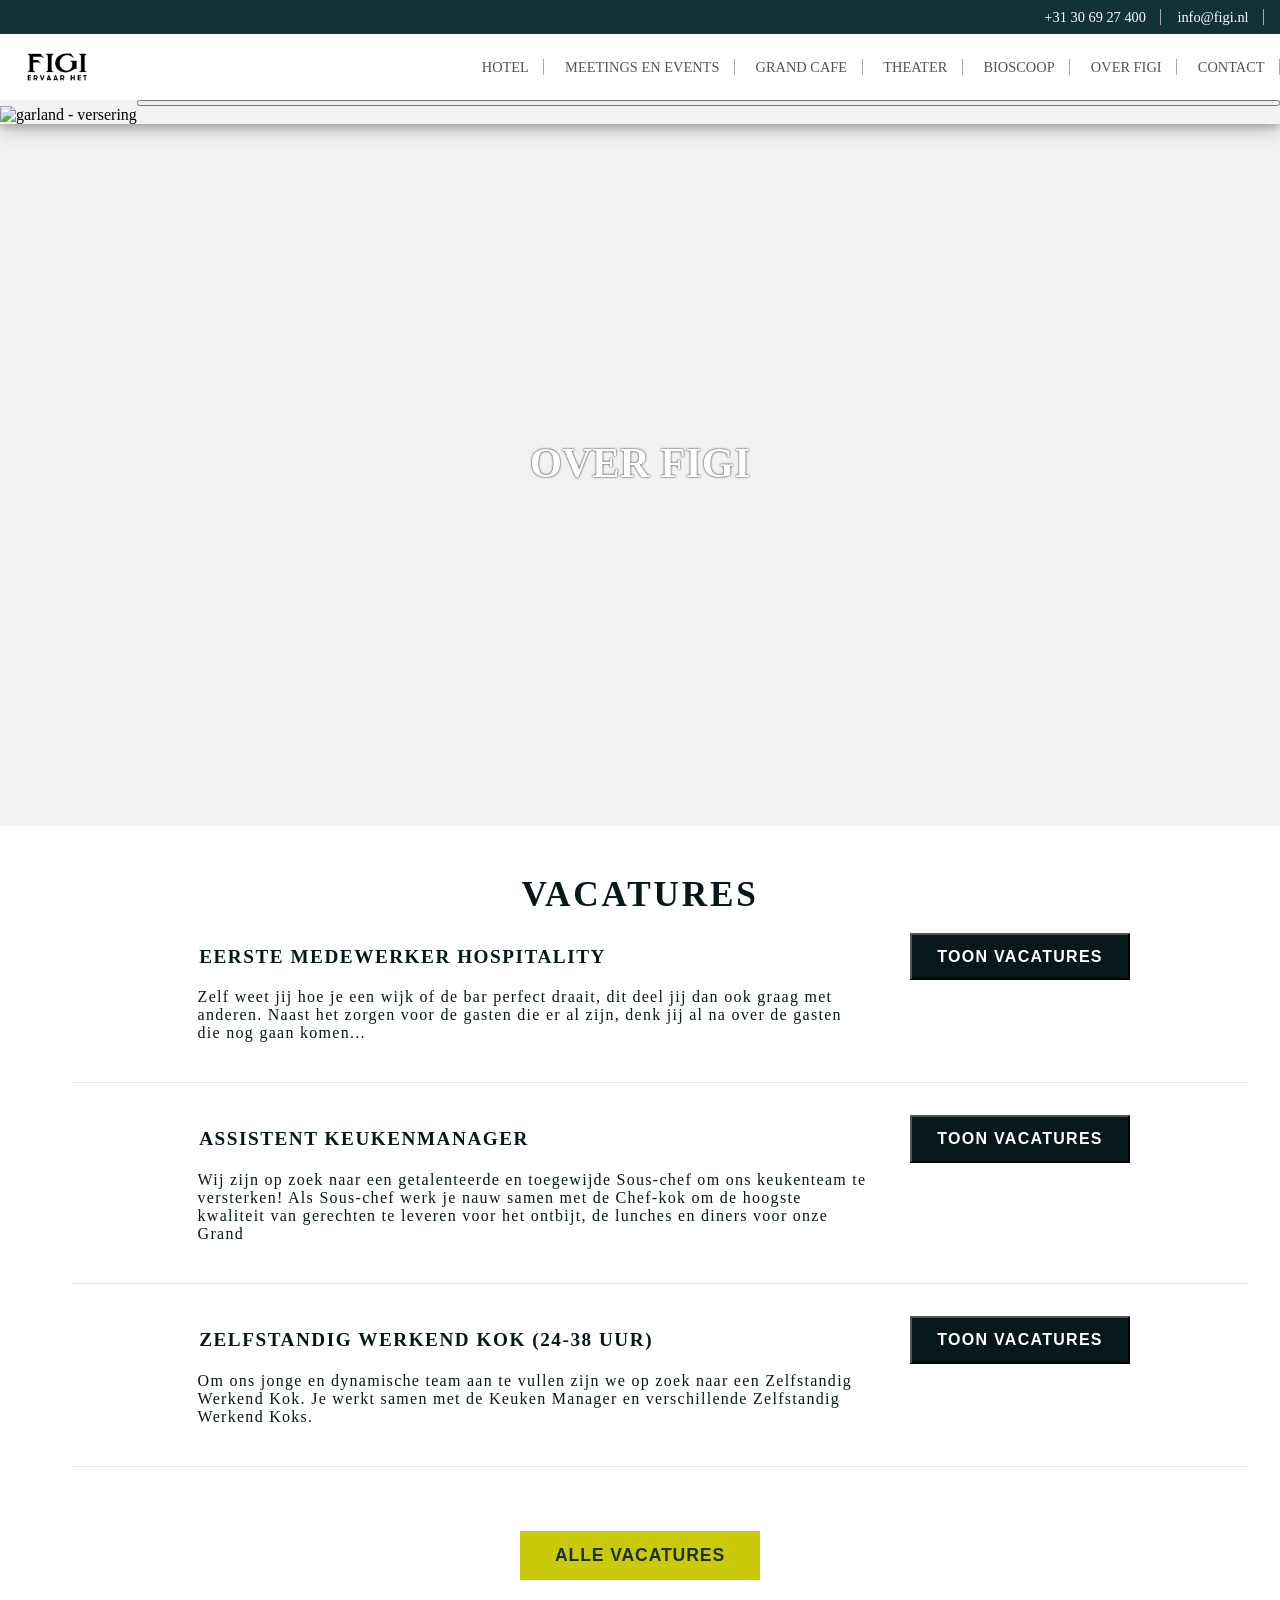
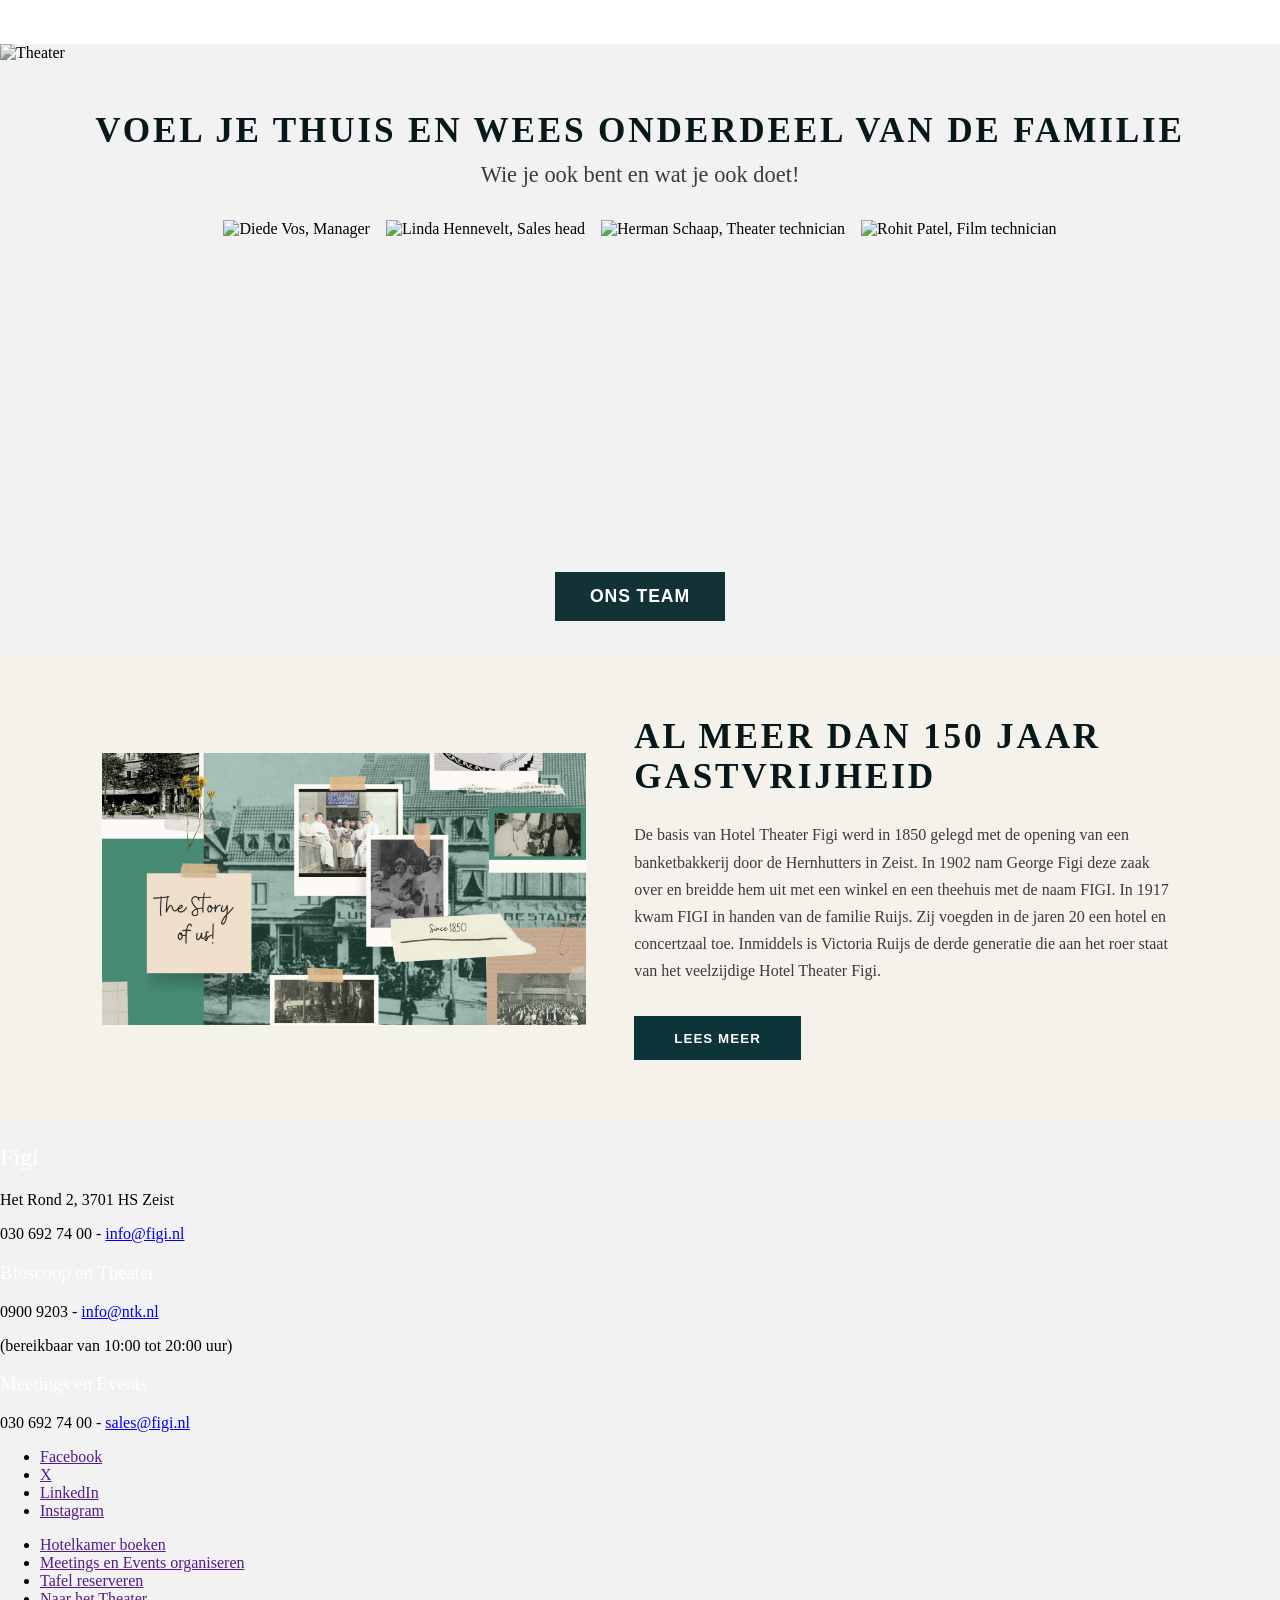
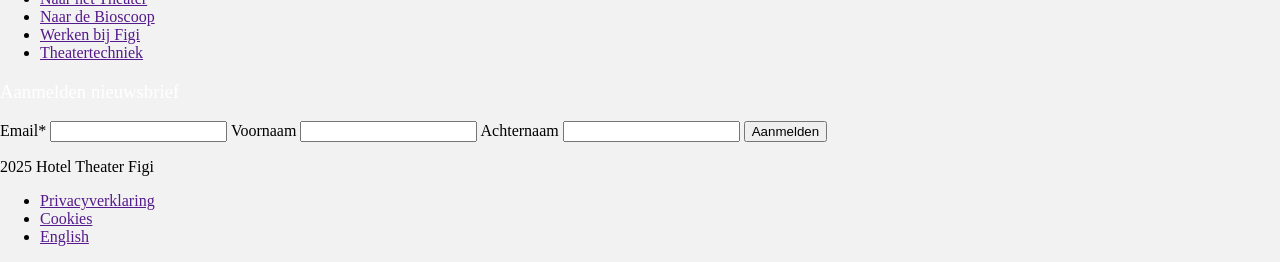
==== overfigi.html @ 2f19cd30 "Add files via upload" ====
<!DOCTYPE html>
<html lang="nl">

<head>
  <meta charset="UTF-8">
  <meta name="author" content="Senuk">
  <meta name="viewport" content="width=device-width, initial-scale=1">
  <title>Figi-Home</title>

  <link href="styles/style.css" rel="stylesheet">
  <link href="styles/overfigi.css" rel="stylesheet">
  <script src="scripts/script.js" defer></script>
  <link rel="icon" type="image/svg+xml" href="images/favicon.svg">

</head>

<body>
<header>
    <section>
      <ul>
        <li><a alt="Figi nummer" href="tel:+31306927400">+31 30 69 27 400</a></li>
        <li><a alt="Figi email address" href="mailto:info@figi.nlText">info@figi.nl</a></li>
      </ul>
    </section>
    <a alt="Figi logo,Home Page link" href="index.html"><img src="images/logo.png"></a>
    <section>
      <nav open="false" id="nav">
        <ul>
          <li><a alt="Link om een hotel te boeken" href="">Hotel</a></li>
          <li><a alt="Link om ruimte te huren voor meetings en Events" href="">Meetings en Events</a></li>
          <li><a alt="Link naar onze Cafe menu" href="">Grand Cafe</a></li>
          <li><a alt="Link naar onze Theater" href="">Theater</a></li>
          <li><a alt="Link naar onze Bioscoop, kaartjes halen" href="">Bioscoop</a></li>
          <li><a alt="Link om meer te weten over Figi" href="overfigi.html">Over FIGI</a></li>
          <li><a alt="Link naar onze contact pagina" href="">Contact</a></li>
        </ul>
      </nav>
    </section>
    <button id="hamburgerMenuIcon">
      <span></span>
      <span></span>
      <span></span>
    </button>
    <img src="images/garland.png" alt="garland - versering">
  </header>
  <main>
    <section>
      <h1>Over Figi</h1>
    </section>
    <section>
      <h2>Vacatures</h2>
      <ul>
        <li>
          <h3>Eerste Medewerker hospitality</h3>
          <p>Zelf weet jij hoe je een wijk of de bar perfect draait,
            dit deel jij dan ook graag met anderen. Naast het zorgen voor de gasten die er al zijn,
            denk jij al na over de gasten die nog gaan komen...
          </p>
          <button alt="Button om alle Vacatures te toonen" >Toon Vacatures</button>
        </li>
        <li>
          <h3>Assistent Keukenmanager</h3>
          <p>Wij zijn op zoek naar een getalenteerde en toegewijde Sous-chef om ons keukenteam
            te versterken! Als Sous-chef werk je nauw samen met de Chef-kok om de hoogste kwaliteit
            van gerechten te leveren voor het ontbijt, de lunches en diners voor onze Grand
          </p>
          <button alt="Button om alle Vacatures te toonen" >Toon Vacatures</button>
        </li>
        <li>
          <h3>Zelfstandig werkend kok (24-38 uur)</h3>
          <p>Om ons jonge en dynamische team aan te vullen zijn we op zoek naar een Zelfstandig Werkend Kok.
            Je werkt samen met de Keuken Manager en verschillende Zelfstandig Werkend Koks.
          </p>
          <button alt="Button om alle Vacatures te toonen" >Toon Vacatures</button>
        </li>
      </ul>
      <section>
        <button alt="Button om alle Vacatures te toonen" >Alle Vacatures</button>
      </section>
    </section>
    <section>
      <img src="images/theater.jpg" alt="Theater">
    </section>
    <section>
      <h2>Voel je thuis en wees onderdeel van de familie</h2>
      <p>Wie je ook bent en wat je ook doet!</p>
      <ul>
        <li><img src="images/diede.jpg" alt="Diede Vos, Manager"></li>
        <li><img src="images/lindahennevelt.jpg" alt="Linda Hennevelt, Sales head"></li>
        <li><img src="images/hermanschaap.jpg" alt="Herman Schaap, Theater technician"></li>
        <li><img src="images/rohit.jpg" alt="Rohit Patel, Film technician"></li>
      </ul>
      <button alt="Button om te meer weten over ons team">Ons Team</button>
    </section>
    <section>
      <img src="images/cardfamilie.jpg" alt="Familie Figi">
      <section>
        <h2>Al meer dan 150 jaar gastvrijheid</h2>
        <p> De basis van Hotel Theater Figi werd in 1850 gelegd met de opening van een banketbakkerij
          door de Hernhutters in Zeist. In 1902 nam George Figi deze zaak over en breidde hem
          uit met een winkel en een theehuis met de naam FIGI. In 1917 kwam FIGI in handen van de familie Ruijs.
          Zij voegden in de jaren 20 een hotel en concertzaal toe. Inmiddels is Victoria Ruijs de derde generatie die
          aan het roer staat van het veelzijdige Hotel Theater Figi.
        </p>
        <button alt="Button lees meer over figi" >Lees meer</button>

      </section>
    </section>
  </main>
  <footer>
    <section>
      <section>
        <h2>Figi</h2>
        <p>Het Rond 2, 3701 HS Zeist
        <p>030 692 74 00 - <a alt="Onze telefoon nummer" href="mailto:info@figi.nl">info@figi.nl</a></p>
        </p>
        <h3>Bioscoop en Theater</h3>
        <p>0900 9203 - <a alt="Onze email address om informatie te hebben" href="mailto:info@ntk.nl">info@ntk.nl</a>
        <p>(bereikbaar van 10:00 tot 20:00 uur)</p>
        </p>
        <h3>Meetings en Events</h3>
        <p>030 692 74 00 - <a alt="Email address van onze sales afdeling" href="mailto:sales@figi.nl">sales@figi.nl</a>
        </p>
        <ul>
          <li><a alt="Link naar onze Facebook" href="">Facebook</a></li>
          <li><a alt="Link naar onze Twitter" href="">X</a></li>
          <li><a alt="Link naar onze LinkedIn" href="">LinkedIn</a></li>
          <li><a alt="Link naar onze Instagram" href="">Instagram</a></li>
        </ul>
      </section>
      <section>
        <ul>
          <li><a alt="Link om een hotel te boeken" href="">Hotelkamer boeken</a></li>
          <li><a alt="Link om ruimte te huren voor meetings en Events" href="">Meetings en Events organiseren</a></li>
          <li><a alt="Link naar onze Cafe menu" href="">Tafel reserveren</a></li>
          <li><a alt="Link naar onze Theater" href="">Naar het Theater</a></li>
          <li><a alt="Link naar onze Bioscoop, kaartjes halen" href="">Naar de Bioscoop</a></li>
          <li><a alt="Link om werk te vinden bij Figi" href="">Werken bij Figi</a></li>
          <li><a alt="Link om meer te weten over onze TheaterTechnieken" href="">Theatertechniek</a></li>
        </ul>
      </section>
      <section>
        <h3>Aanmelden nieuwsbrief</h3>
        <form class="newsletter-form">
          <label for="email">Email*</label>
          <input alt="Vul je email address om een bericht naar ons te sturen" type="email" id="email" name="email"
            required>
          <label for="voornaam">Voornaam</label>
          <input alt="Vul je Voornaam om een bericht naar ons te sturen" type="text" id="voornaam" name="voornaam">
          <label for="achternaam">Achternaam</label>
          <input alt="Vul je Achternaam om een bericht naar ons te sturen" type="text" id="achternaam"
            name="achternaam">
          <button alt="Sumbit bericht" type="submit">Aanmelden</button>
        </form>
      </section>
    </section>
    <section>
      <p>2025 Hotel Theater Figi</p>
      <ul>
        <li><a alt="Link naar onze Privacyverklaring" href="">Privacyverklaring</a></li>
        <li><a alt="Link naar onze Cookies opties" href="">Cookies</a></li>
        <li><a alt="Click here to turn the website to English" href="">English</a></li>
      </ul>
    </section>
  </footer>
</body>
</html>
---- styles/style.css ----
*, *::before, *::after {
  box-sizing: border-box;
}

@font-face {
  font-family: "GTWalsheimPro";
  src: url("/fonts/GTWalsheimProRegular.woff2")  format("woff2");
  font-weight: 400;
}

@font-face {
  font-family: "GTWalsheimPro";
  src: url("../fonts/GTWalsheimProBold.woff2") format("woff2");
  font-weight: 700;
}

:root {
  --color-backgroundbeige : #f2f2f2;
  --color-textwhite: #ffffff;
  --color-textgreen: #07181b;
  --color-textblack: #111;
  --figi-white: #ffffff;
  --figi-brown: #555555;    
  --figi-hightlightyellow: #c8ff00; 
  --figi-hightlight: #123236; 
  --figi-whitetoyellow: #c8ff00;   
  --figi-green: #123236;     
    

}

@media (prefers-color-scheme: dark) {

  :root {
    --color-backgroundbeige: #0c1213;
    --color-textwhite: #ffffff;
    --color-textgreen: #ffffff;
    --color-textblack: #f7f7f7;
    --figi-green: #07181b;    
    --figi-white: #141a1c;    
    --figi-brown: #dddddd;
    --figi-hightlight: #c8ff00; 
    --figi-whitetoyellow: #c8ff00; 
  }
  }

body {
  background-color: var(--color-backgroundbeige);
  margin: 0;
  font-family: "GTWalsheimPro";
}

h1, h2, h3, h4 {
  font-weight: 400;
  color:var(--color-textwhite);
}

/* Header*/
header {
  display: grid;
  grid-template-columns: auto 1fr;   
  grid-template-rows: auto auto; 

  position: sticky;
  top: -2em;
  z-index: 50;
  box-shadow: 0 4px 8px 0 rgba(0, 0, 0, 0.2), 0 6px 20px 0 rgba(0, 0, 0, 0.19);
}



/* Top Bar*/
header > section:nth-of-type(1) {
  grid-row: 1;
  grid-column: 1 / -1;               
  background-color: var(--figi-green);
  display: grid;
  grid-template-columns: 1fr max-content;

  align-items: center;
  padding: 0.5em 1em;                                    
}

header > section:nth-of-type(1) > ul {
  grid-column: 2;                    
  display: grid;
  grid-auto-flow: column;
  column-gap: 1em;
  
  list-style: none;
  margin: 0;
}

header > section:nth-of-type(1) a {
  color: var(--color-textwhite);
  text-decoration: none;
  font-size: 0.9em;
  border-right: 0.1em solid #a6a6a6;
  padding-right: 1em;
}


/* Nav Bar*/
header > section:nth-of-type(2) {        
  grid-row: 2;
  grid-column: 1 / -1;
  display: grid;

  align-items: center;
  height: 4.1em;
  background-color: var(--figi-white);
}

header > section:nth-of-type(2) nav > ul {        
  list-style: none;
  display: grid;

  grid-auto-flow: column;
  column-gap: 1.3em;
  justify-content: end;

}

header > section:nth-of-type(2) nav a {
  text-decoration: none;
  color: var(--figi-brown);
  text-transform: uppercase;
  font-size: 0.9em;          
  border-right: 0.1em solid #a6a6a6;
  padding-right: 1em; 
}

header > section:nth-of-type(2) nav a:hover {
  color: var(--figi-hightlight);
}

/* Nav Bar Image*/
header a img {
  position: absolute;
  top:0;
  top:1.5em;
  left:0;
  left: 1em;
  height: 82px;
}

/* Nav Bar Hamburger*/
---- styles/overfigi.css ----
/* Main - Hero*/
main > section:nth-of-type(1) {        
  display: grid;
  grid-template-rows: auto auto; 
  row-gap: 1.5em;         
  justify-items: center; 
  padding: 35vh 2vw;
  background-image: url("../images/herooverfigi.png");
  background-size: cover;
  background-position: center;
  background-repeat: no-repeat;
  color: var(--figi-white);             
}

main > section:nth-of-type(1) > h1 {
  margin: 0;
  font-size: 2.6em;
  font-weight: 700;
  text-transform: uppercase;
  text-shadow: 0 0 0.05em black; 
}

/* Vacatures section */
main > section:nth-of-type(2){
  padding-top: 2em;
  padding-bottom: 2em;
  padding-left: 2em;
  padding-right: 2em;
  background-color: var(--figi-white);
}

main > section:nth-of-type(2) > h2 {
  text-align: center;
  font-size: 2.2em;
  text-transform: uppercase;
  letter-spacing: 0.08em;
  color: var(--color-textgreen);
  font-weight: 700;
  margin: 0.5em;
}

main > section:nth-of-type(2) li{
  padding-left: 10%;
  padding-right: 10%;
  padding-bottom: 2em;
  list-style-type: none;
  display: grid;
  grid-template-columns: minmax(0, 1fr) auto; 
  column-gap: 2rem;
  align-items: center;
  border-bottom: 1px solid #e6e6e6; 
  padding-bottom: 2em;
  margin-bottom: 2em;        
}


main > section:nth-of-type(2) ul li h3 {
  text-align: left;
  font-size: 1.2em;
  text-transform: uppercase;
  letter-spacing: 0.08em;
  font-weight: 700;
  margin: 0.5em;
  color: var(--color-textgreen);
}

main > section:nth-of-type(2) ul li p {
  text-align: left;
  font-size: 1rem;
  letter-spacing: 0.08em;
  font-weight:300;
  margin: 0.5em;
  color: var(--color-textgreen);
}

main > section:nth-of-type(2) ul li button {
  font-size: 1em;
  text-transform: uppercase;
  letter-spacing: 0.08em;
  font-weight: 700;
  color: var(--color-textwhite);
  background-color: var(--color-textgreen);
  padding: 0.8em 1.6em;

  grid-column: 2;
  grid-row: 1 / -1; 
  justify-self: end;
}


@media (max-width: 800px) {

  main > section:nth-of-type(2) li {
    display: block;     
    padding-left: 0;
    padding-right: 0;
  }

  main > section:nth-of-type(2) ul li button {
    width: 100%;
    margin-top: 1em;
    grid-column: auto;
    grid-row: auto;
  }
}

main > section:nth-of-type(2) > section:last-of-type {
  padding-top: 2em;
  padding-bottom: 2em;
  padding-left: 2em;
  padding-right: 2em;
  text-align: center; 
}


main > section:nth-of-type(2) > section:last-of-type button {
  background-color: rgb(202, 202, 10); 
  border: none;
  padding: 0.8em 2em;
  font-size: 1.1em;
  text-transform: uppercase;
  font-weight: 700;
  letter-spacing: 0.05em;
  color: #1e2e31;
  transition: ease 1s;
}
main > section:nth-of-type(2) > section:last-of-type button:hover{
background-color: #394e52; 
} 

main > section:nth-of-type(3) img{
height:30em;
width: 100%;
  filter: grayscale(80%);
}

main > section:nth-of-type(4){

  padding-top: 2em;
  padding-bottom: 2em;
  text-align: center; 
}
main > section:nth-of-type(4) h2{
  text-align: center;
  font-size: 2.2em;
  text-transform: uppercase;
  letter-spacing: 0.08em;
  color: var(--color-textgreen);
  font-weight: 700;
  margin: 0.5em;
}

main > section:nth-of-type(4) p{
  text-align: center;
  font-family: 'LaBelleAurore', cursive;
  font-size: 1.4em;
  font-weight: 400;
  color: #3b3b3b; 
  margin-top: -0.3em; 
}

main > section:nth-of-type(4) ul {
  display: flex;
  justify-content: center;  
  gap: 1rem;                
  padding: 0;
  margin: 2rem 0 0;
  list-style: none;
  padding-bottom: 2em;
}

main > section:nth-of-type(4) li {
  padding: 0;
  margin: 0;
  list-style: none;
}

main > section:nth-of-type(4) li img {
  height: 20em;
  width: auto;    
  display: block;
}

main > section:nth-of-type(4) >button {
  background-color: var(--figi-green); 
  border: none;
  padding: 0.8em 2em;
  font-size: 1.1em;
  text-transform: uppercase;
  font-weight: 700;
  letter-spacing: 0.05em;
  color: var(--color-textwhite);
  transition: ease 1s;
}
main > section:nth-of-type(4)> button:hover{
background-color: #394e52; 
} 

@media (max-width: 920px) {

  main > section:nth-of-type(4) ul  {
  flex-direction: column;
  align-items: center;
  }
}

main > section:nth-of-type(5) {
  display: flex;
  align-items: center;
  gap: 3rem;
  padding: 4rem 8vw;
  background-color: #f5f2ec;
}

main > section:nth-of-type(5) > img {
  flex: 0 0 45%;
  max-width: 45%;
  height: auto;
  display: block;
}

main > section:nth-of-type(5) > section {
  flex: 1;
}

main > section:nth-of-type(5) h2 {
  font-size: 2.2rem;
  text-transform: uppercase;
  letter-spacing: 0.08em;
  color: var(--color-textgreen);
  font-weight: 700;
  margin: 0 0 1.5rem;
}

main > section:nth-of-type(5) p {
  font-size: 1rem;
  line-height: 1.7;
  color: #3b3b3b;
  margin: 0 0 2rem;
}

main > section:nth-of-type(5) button {
  display: inline-block;
  padding: 0.9rem 2.5rem;
  border: none;
  cursor: pointer;
  text-transform: uppercase;
  letter-spacing: 0.08em;
  font-weight: 700;
  background-color: #0d3438;
  color: #ffffff;
  transition: background-color 0.25s ease;
}

main > section:nth-of-type(5) button:hover {
  background-color: #145058;
}

@media (max-width: 900px) {
  main > section:nth-of-type(5) {
    flex-direction: column;
    padding: 3rem 1.5rem;
  }

  main > section:nth-of-type(5) > img {
    max-width: 100%;
    flex-basis: auto;
  }

  main > section:nth-of-type(5) > section {
    width: 100%;
  }
}
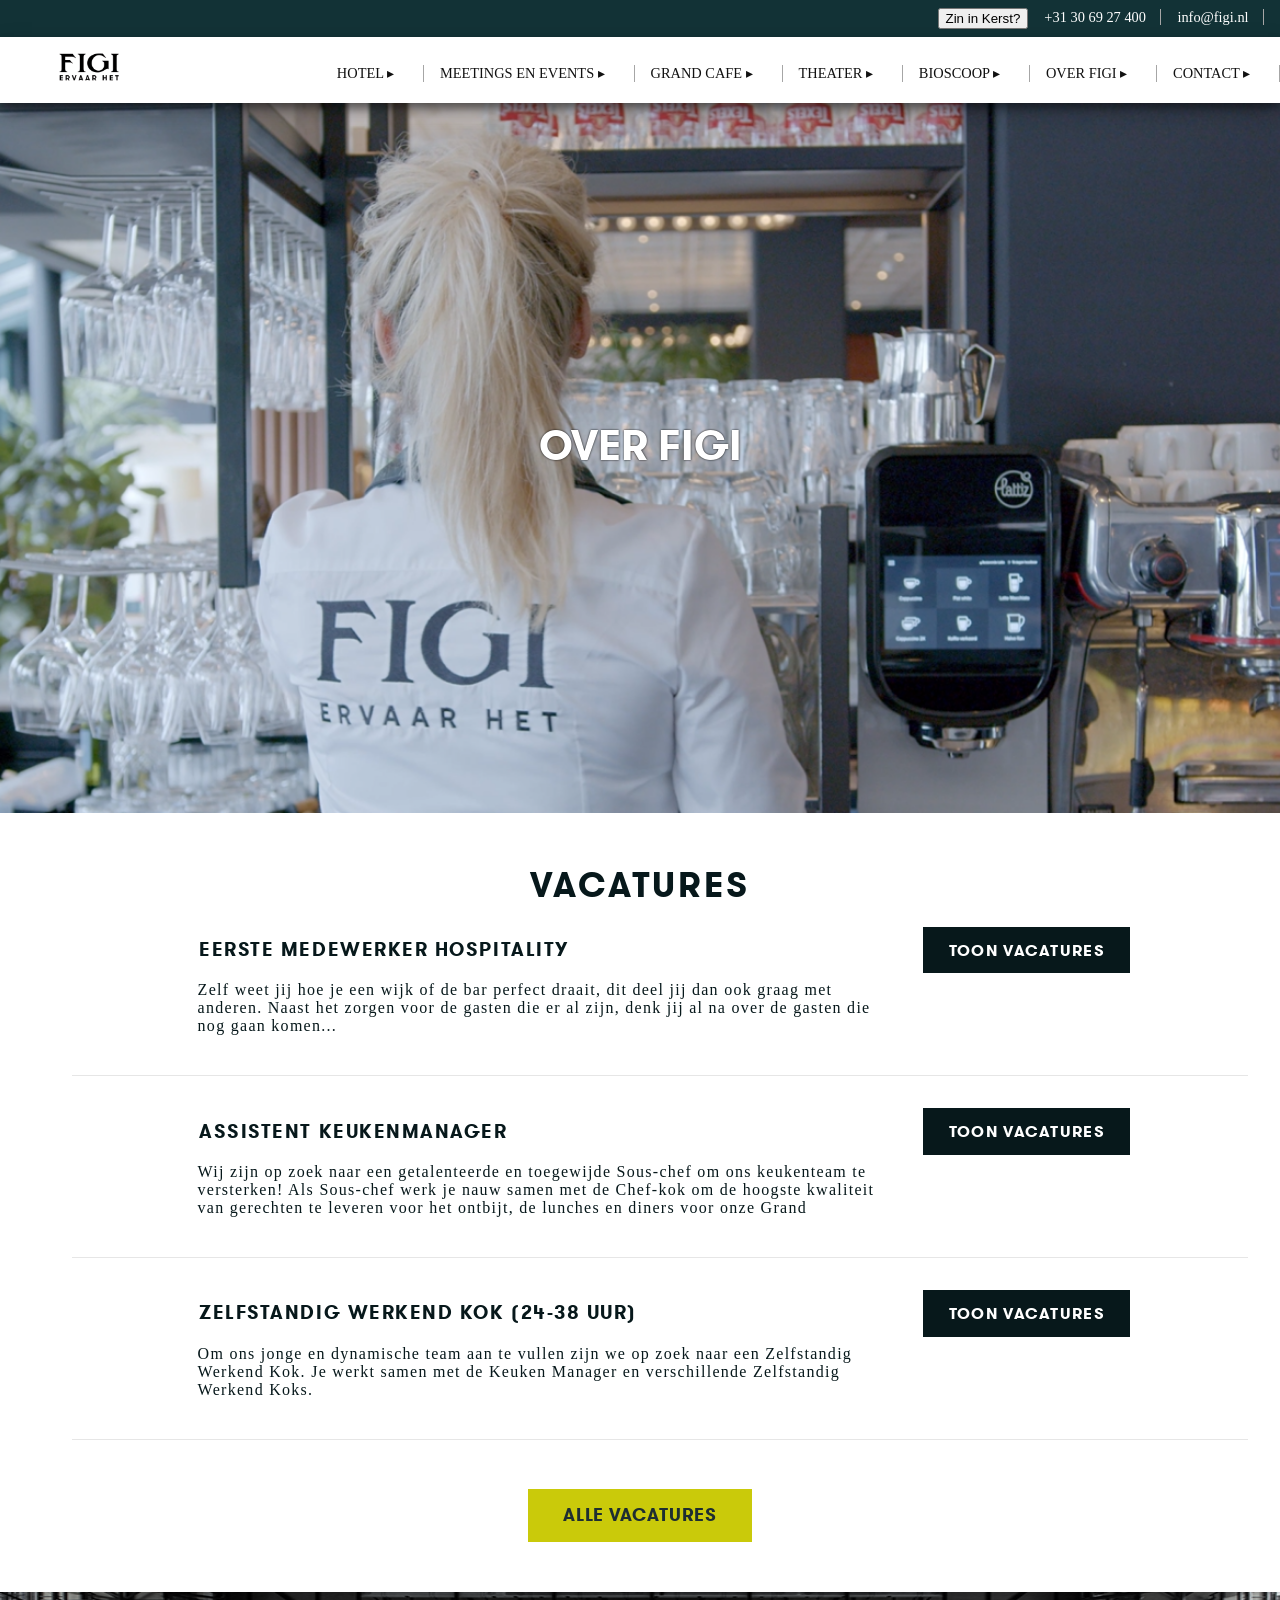
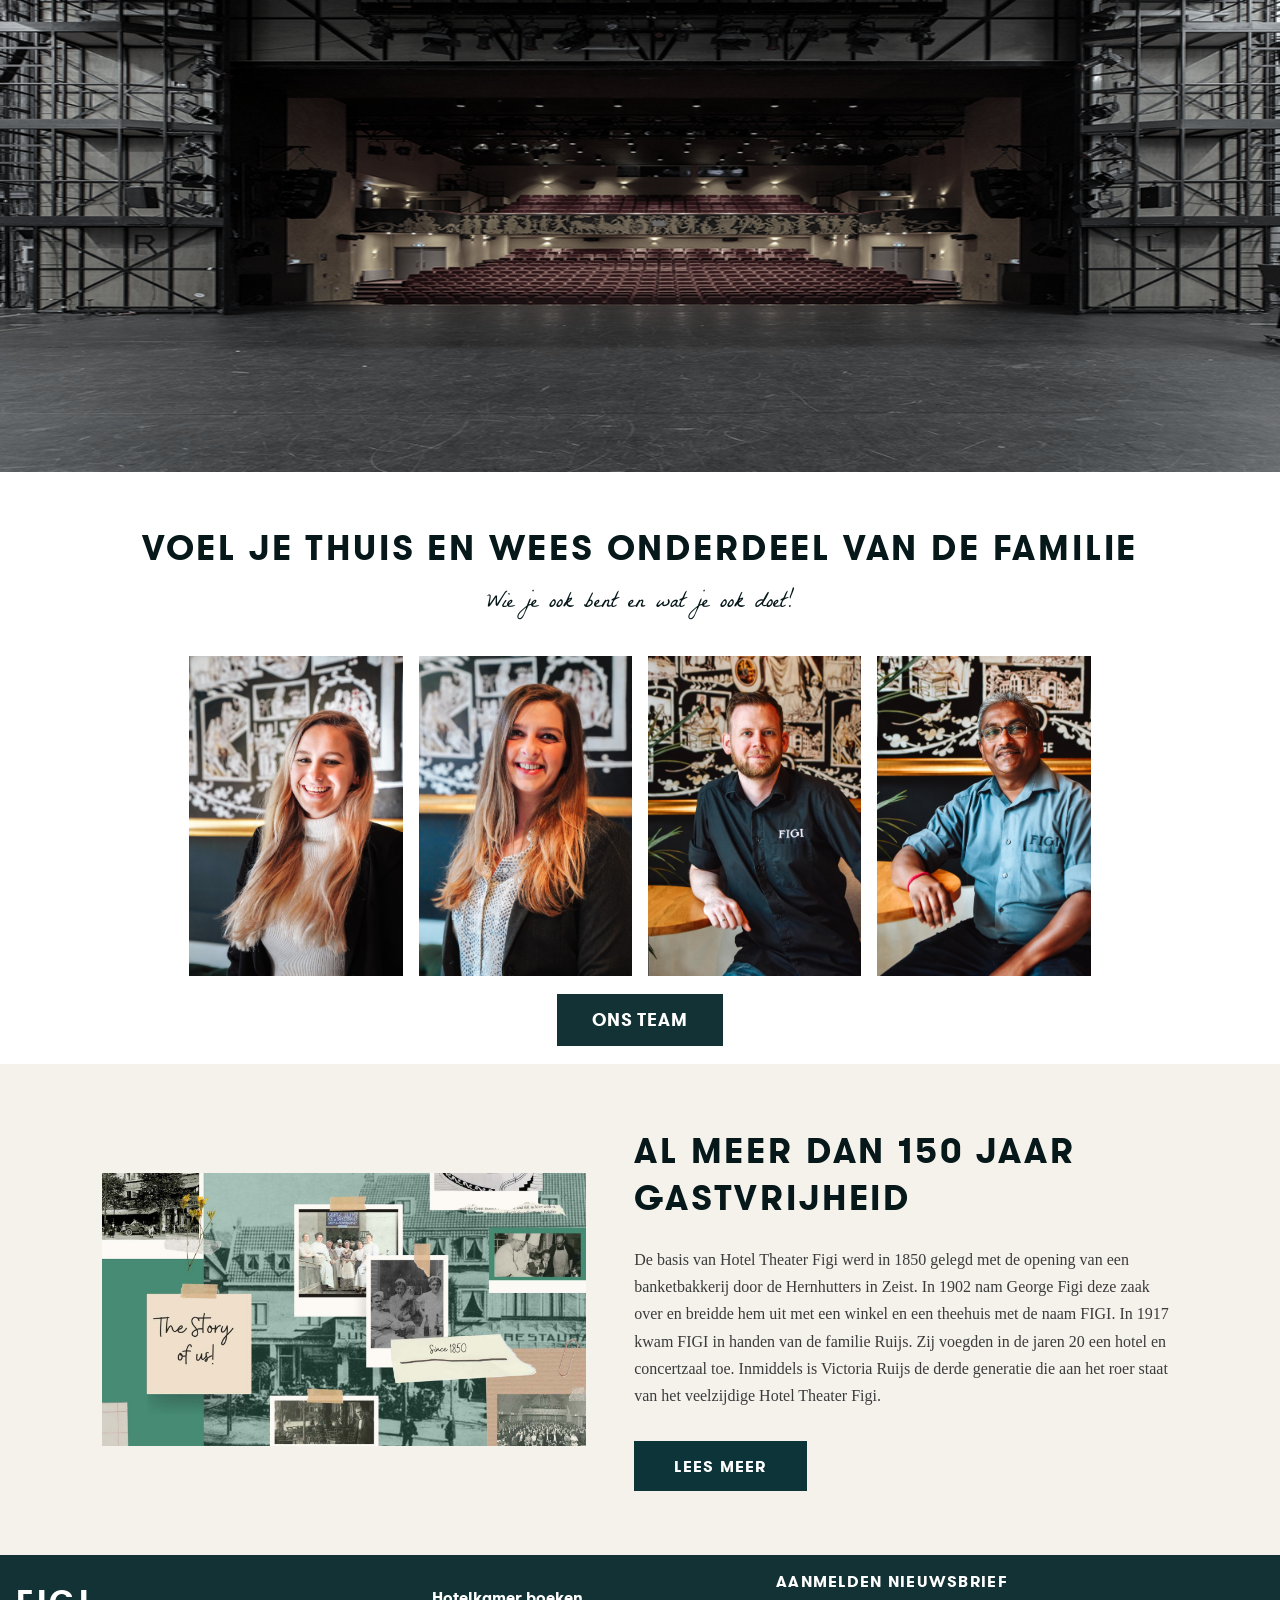
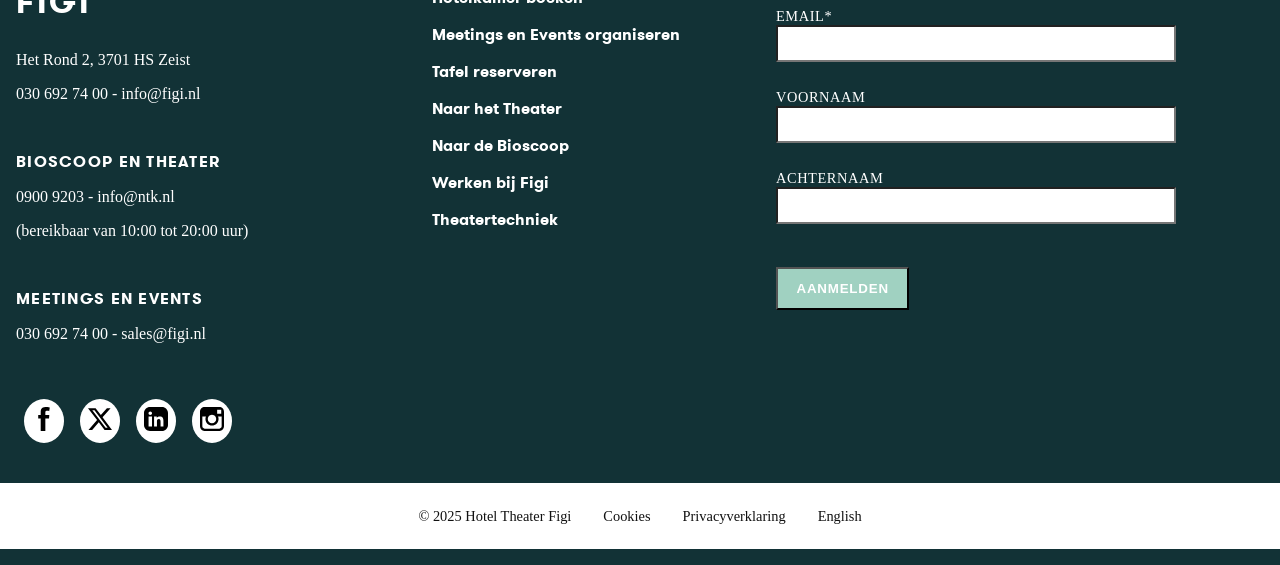
==== commit d9091a6c: "Add files via upload" ====
--- a/overfigi.html
+++ b/overfigi.html
@@ -15,33 +15,35 @@
 </head>
 
 <body>
-<header>
-    <section>
-      <ul>
-        <li><a alt="Figi nummer" href="tel:+31306927400">+31 30 69 27 400</a></li>
-        <li><a alt="Figi email address" href="mailto:info@figi.nlText">info@figi.nl</a></li>
+  <header>
+    <section><!--1.1 Opmerking-->
+      <ul><!--1.2 Opmerking-->
+        <li><a href="#boek" class="skip">Boek een Kamer</a></li><!--1.1-->
+        <li><button aria-label="Kerst thema aanzetten">Zin in Kerst?</button></li>
+        <li><a aria-label="Figi nummer" href="tel:+31306927400">+31 30 69 27 400</a></li><!--1.2-->
+        <li><a aria-label="Figi email address" href="mailto:info@figi.nlText">info@figi.nl</a></li>
       </ul>
     </section>
-    <a alt="Figi logo,Home Page link" href="index.html"><img src="images/logo.png"></a>
     <section>
-      <nav open="false" id="nav">
+      <nav open="false"> <!--1.3-->
         <ul>
-          <li><a alt="Link om een hotel te boeken" href="">Hotel</a></li>
-          <li><a alt="Link om ruimte te huren voor meetings en Events" href="">Meetings en Events</a></li>
-          <li><a alt="Link naar onze Cafe menu" href="">Grand Cafe</a></li>
-          <li><a alt="Link naar onze Theater" href="">Theater</a></li>
-          <li><a alt="Link naar onze Bioscoop, kaartjes halen" href="">Bioscoop</a></li>
-          <li><a alt="Link om meer te weten over Figi" href="overfigi.html">Over FIGI</a></li>
-          <li><a alt="Link naar onze contact pagina" href="">Contact</a></li>
+          <li><a aria-label="Link om een hotel te boeken" href="">Hotel ▸</a></li>
+          <li><a aria-label="Link om ruimte te huren voor meetings en Events" href="">Meetings en Events ▸</a></li>
+          <li><a aria-label="Link naar onze Cafe menu" href="">Grand Cafe ▸</a></li>
+          <li><a aria-label="Link naar onze Theater" href="">Theater ▸</a></li>
+          <li><a aria-label="Link naar onze Bioscoop, kaartjes halen" href="">Bioscoop ▸</a></li>
+          <li><a aria-label="Link om meer te weten over Figi" href="overfigi.html">Over FIGI ▸</a></li>
+          <li><a aria-label="Link naar onze contact pagina" href="">Contact ▸</a></li>
         </ul>
       </nav>
     </section>
-    <button id="hamburgerMenuIcon">
+    <button aria-label="Menu" id="hamburgerMenuIcon">
       <span></span>
       <span></span>
       <span></span>
     </button>
-    <img src="images/garland.png" alt="garland - versering">
+    <a href="index.html"><img src="images/logo.png" alt="Figi logo,Home Page link"></a>
+    <img src="images/garland.png">
   </header>
   <main>
     <section>
@@ -56,7 +58,7 @@
             dit deel jij dan ook graag met anderen. Naast het zorgen voor de gasten die er al zijn,
             denk jij al na over de gasten die nog gaan komen...
           </p>
-          <button alt="Button om alle Vacatures te toonen" >Toon Vacatures</button>
+          <a href="">Toon Vacatures</a>
         </li>
         <li>
           <h3>Assistent Keukenmanager</h3>
@@ -64,18 +66,18 @@
             te versterken! Als Sous-chef werk je nauw samen met de Chef-kok om de hoogste kwaliteit
             van gerechten te leveren voor het ontbijt, de lunches en diners voor onze Grand
           </p>
-          <button alt="Button om alle Vacatures te toonen" >Toon Vacatures</button>
+          <a href="">Toon Vacatures</a>
         </li>
         <li>
           <h3>Zelfstandig werkend kok (24-38 uur)</h3>
           <p>Om ons jonge en dynamische team aan te vullen zijn we op zoek naar een Zelfstandig Werkend Kok.
             Je werkt samen met de Keuken Manager en verschillende Zelfstandig Werkend Koks.
           </p>
-          <button alt="Button om alle Vacatures te toonen" >Toon Vacatures</button>
+          <a href="">Toon Vacatures</a>
         </li>
       </ul>
       <section>
-        <button alt="Button om alle Vacatures te toonen" >Alle Vacatures</button>
+        <a href="" aria-label="Button om alle Vacatures te toonen">Alle Vacatures</a>
       </section>
     </section>
     <section>
@@ -90,7 +92,7 @@
         <li><img src="images/hermanschaap.jpg" alt="Herman Schaap, Theater technician"></li>
         <li><img src="images/rohit.jpg" alt="Rohit Patel, Film technician"></li>
       </ul>
-      <button alt="Button om te meer weten over ons team">Ons Team</button>
+      <a href="" aria-label="Button om te meer weten over ons team">Ons Team</a>
     </section>
     <section>
       <img src="images/cardfamilie.jpg" alt="Familie Figi">
@@ -102,8 +104,7 @@
           Zij voegden in de jaren 20 een hotel en concertzaal toe. Inmiddels is Victoria Ruijs de derde generatie die
           aan het roer staat van het veelzijdige Hotel Theater Figi.
         </p>
-        <button alt="Button lees meer over figi" >Lees meer</button>
-
+        <a href="" aria-label="Button lees meer over figi">Lees meer</a>
       </section>
     </section>
   </main>
@@ -111,57 +112,74 @@
     <section>
       <section>
         <h2>Figi</h2>
-        <p>Het Rond 2, 3701 HS Zeist
-        <p>030 692 74 00 - <a alt="Onze telefoon nummer" href="mailto:info@figi.nl">info@figi.nl</a></p>
-        </p>
-        <h3>Bioscoop en Theater</h3>
-        <p>0900 9203 - <a alt="Onze email address om informatie te hebben" href="mailto:info@ntk.nl">info@ntk.nl</a>
-        <p>(bereikbaar van 10:00 tot 20:00 uur)</p>
-        </p>
-        <h3>Meetings en Events</h3>
-        <p>030 692 74 00 - <a alt="Email address van onze sales afdeling" href="mailto:sales@figi.nl">sales@figi.nl</a>
-        </p>
-        <ul>
-          <li><a alt="Link naar onze Facebook" href="">Facebook</a></li>
-          <li><a alt="Link naar onze Twitter" href="">X</a></li>
-          <li><a alt="Link naar onze LinkedIn" href="">LinkedIn</a></li>
-          <li><a alt="Link naar onze Instagram" href="">Instagram</a></li>
-        </ul>
+        <p>Het Rond 2, 3701 HS Zeist </p>
+        <p>030 692 74 00 - <a href="mailto:info@figi.nl">info@figi.nl</a></p>
       </section>
       <section>
-        <ul>
-          <li><a alt="Link om een hotel te boeken" href="">Hotelkamer boeken</a></li>
-          <li><a alt="Link om ruimte te huren voor meetings en Events" href="">Meetings en Events organiseren</a></li>
-          <li><a alt="Link naar onze Cafe menu" href="">Tafel reserveren</a></li>
-          <li><a alt="Link naar onze Theater" href="">Naar het Theater</a></li>
-          <li><a alt="Link naar onze Bioscoop, kaartjes halen" href="">Naar de Bioscoop</a></li>
-          <li><a alt="Link om werk te vinden bij Figi" href="">Werken bij Figi</a></li>
-          <li><a alt="Link om meer te weten over onze TheaterTechnieken" href="">Theatertechniek</a></li>
-        </ul>
+        <h3>Bioscoop en Theater</h3>
+        <p>0900 9203 - <a href="mailto:info@ntk.nl">info@ntk.nl</a></p>
+        <p>(bereikbaar van 10:00 tot 20:00 uur)</p>
       </section>
       <section>
-        <h3>Aanmelden nieuwsbrief</h3>
-        <form class="newsletter-form">
-          <label for="email">Email*</label>
-          <input alt="Vul je email address om een bericht naar ons te sturen" type="email" id="email" name="email"
-            required>
-          <label for="voornaam">Voornaam</label>
-          <input alt="Vul je Voornaam om een bericht naar ons te sturen" type="text" id="voornaam" name="voornaam">
-          <label for="achternaam">Achternaam</label>
-          <input alt="Vul je Achternaam om een bericht naar ons te sturen" type="text" id="achternaam"
-            name="achternaam">
-          <button alt="Sumbit bericht" type="submit">Aanmelden</button>
-        </form>
+        <h3>Meetings en Events</h3>
+        <p>030 692 74 00 - <a href="mailto:sales@figi.nl">sales@figi.nl</a>
+        </p>
       </section>
+      <ul>
+        <li>
+          <a href="#" aria-label="Link naar onze Facebook">
+            <img src="images/facebook.svg" alt="Facebook icon">
+          </a>
+        </li>
+        <li>
+          <a href="#" aria-label="Link naar onze Twitter">
+            <img src="images/x.svg" alt="Twitter/X icon">
+          </a>
+        </li>
+        <li>
+          <a href="#" aria-label="Link naar onze LinkedIn">
+            <img src="images/linkedin.svg" alt="LinkedIn icon">
+          </a>
+        </li>
+        <li>
+          <a href="#" aria-label="Link naar onze Instagram">
+            <img src="images/instagram.svg" alt="Instagram icon">
+          </a>
+        </li>
+      </ul>
     </section>
     <section>
-      <p>2025 Hotel Theater Figi</p>
       <ul>
-        <li><a alt="Link naar onze Privacyverklaring" href="">Privacyverklaring</a></li>
-        <li><a alt="Link naar onze Cookies opties" href="">Cookies</a></li>
-        <li><a alt="Click here to turn the website to English" href="">English</a></li>
+        <li><a aria-label="Link om een hotel te boeken" href="">Hotelkamer boeken</a></li>
+        <li><a aria-label="Link om ruimte te huren voor meetings en Events" href="">Meetings en Events organiseren</a>
+        </li>
+        <li><a aria-label="Link naar onze Cafe menu" href="">Tafel reserveren</a></li>
+        <li><a aria-label="Link naar onze Theater" href="">Naar het Theater</a></li>
+        <li><a aria-label="Link naar onze Bioscoop, kaartjes halen" href="">Naar de Bioscoop</a></li>
+        <li><a aria-label="Link om werk te vinden bij Figi" href="">Werken bij Figi</a></li>
+        <li><a aria-label="Link om meer te weten over onze TheaterTechnieken" href="">Theatertechniek</a></li>
       </ul>
     </section>
+    <section>
+      <h3>Aanmelden nieuwsbrief</h3>
+      <form>
+        <label for="email">Email*</label>
+        <input type="email" id="email" name="email" required>
+        <label for="voornaam">Voornaam</label>
+        <input type="text" id="voornaam" name="voornaam">
+        <label for="achternaam">Achternaam</label>
+        <input type="text" id="achternaam" name="achternaam">
+        <button type="submit">Aanmelden</button>
+      </form>
+    </section>
+    <ul>
+      <li><a href="">© 2025 Hotel Theater Figi</a></li>
+      <li><a href="">Cookies</a></li>
+      <li><a href="">Privacyverklaring</a></li>
+      <li><a href="">English</a></li>
+    </ul>
   </footer>
 </body>
-</html>+</html>
+
+<!--Voor Bronnen Zie Index.html-->
--- a/styles/style.css
+++ b/styles/style.css
@@ -1,147 +1,580 @@
-*, *::before, *::after {
-  box-sizing: border-box;
-}
-
-@font-face {
-  font-family: "GTWalsheimPro";
-  src: url("/fonts/GTWalsheimProRegular.woff2")  format("woff2");
-  font-weight: 400;
-}
-
-@font-face {
-  font-family: "GTWalsheimPro";
-  src: url("../fonts/GTWalsheimProBold.woff2") format("woff2");
-  font-weight: 700;
-}
-
-:root {
-  --color-backgroundbeige : #f2f2f2;
-  --color-textwhite: #ffffff;
-  --color-textgreen: #07181b;
-  --color-textblack: #111;
-  --figi-white: #ffffff;
-  --figi-brown: #555555;    
-  --figi-hightlightyellow: #c8ff00; 
-  --figi-hightlight: #123236; 
-  --figi-whitetoyellow: #c8ff00;   
-  --figi-green: #123236;     
-    
-
-}
-
-@media (prefers-color-scheme: dark) {
-
-  :root {
-    --color-backgroundbeige: #0c1213;
-    --color-textwhite: #ffffff;
-    --color-textgreen: #ffffff;
-    --color-textblack: #f7f7f7;
-    --figi-green: #07181b;    
-    --figi-white: #141a1c;    
-    --figi-brown: #dddddd;
-    --figi-hightlight: #c8ff00; 
-    --figi-whitetoyellow: #c8ff00; 
-  }
-  }
-
-body {
-  background-color: var(--color-backgroundbeige);
-  margin: 0;
-  font-family: "GTWalsheimPro";
-}
-
-h1, h2, h3, h4 {
-  font-weight: 400;
-  color:var(--color-textwhite);
-}
-
-/* Header*/
-header {
-  display: grid;
-  grid-template-columns: auto 1fr;   
-  grid-template-rows: auto auto; 
-
-  position: sticky;
-  top: -2em;
-  z-index: 50;
-  box-shadow: 0 4px 8px 0 rgba(0, 0, 0, 0.2), 0 6px 20px 0 rgba(0, 0, 0, 0.19);
-}
-
-
-
-/* Top Bar*/
-header > section:nth-of-type(1) {
-  grid-row: 1;
-  grid-column: 1 / -1;               
-  background-color: var(--figi-green);
-  display: grid;
-  grid-template-columns: 1fr max-content;
-
-  align-items: center;
-  padding: 0.5em 1em;                                    
-}
-
-header > section:nth-of-type(1) > ul {
-  grid-column: 2;                    
-  display: grid;
-  grid-auto-flow: column;
-  column-gap: 1em;
-  
-  list-style: none;
-  margin: 0;
-}
-
-header > section:nth-of-type(1) a {
-  color: var(--color-textwhite);
-  text-decoration: none;
-  font-size: 0.9em;
-  border-right: 0.1em solid #a6a6a6;
-  padding-right: 1em;
-}
-
-
-/* Nav Bar*/
-header > section:nth-of-type(2) {        
-  grid-row: 2;
-  grid-column: 1 / -1;
-  display: grid;
-
-  align-items: center;
-  height: 4.1em;
-  background-color: var(--figi-white);
-}
-
-header > section:nth-of-type(2) nav > ul {        
-  list-style: none;
-  display: grid;
-
-  grid-auto-flow: column;
-  column-gap: 1.3em;
-  justify-content: end;
-
-}
-
-header > section:nth-of-type(2) nav a {
-  text-decoration: none;
-  color: var(--figi-brown);
-  text-transform: uppercase;
-  font-size: 0.9em;          
-  border-right: 0.1em solid #a6a6a6;
-  padding-right: 1em; 
-}
-
-header > section:nth-of-type(2) nav a:hover {
-  color: var(--figi-hightlight);
-}
-
-/* Nav Bar Image*/
-header a img {
-  position: absolute;
-  top:0;
-  top:1.5em;
-  left:0;
-  left: 1em;
-  height: 82px;
-}
-
-/* Nav Bar Hamburger*/
+*,
+*::before,
+*::after {
+  box-sizing: border-box;
+}
+
+@font-face {
+  font-family: "GTWalsheimPro";
+  src: url("/fonts/GTWalsheimProRegular.woff2") format("woff2");/* Bronnen-Body*//*1.1*/
+  font-weight: 400;
+}
+
+@font-face {
+  font-family: "GTWalsheimPro";
+  src: url("../fonts/GTWalsheimProBold.woff2") format("woff2");
+  font-weight: 700;
+}
+
+@font-face {
+  font-family: 'LaBelleAurore';
+  src: url('../fonts/LaBelleAurore-Regular.ttf') format('truetype');
+}
+
+:root {
+  --color-textwhite: #ffffff;
+  --color-textgreen: #07181b;
+  --color-textblack: #111;
+  --figi-green: #123236;
+  --figi-white: #ffffff;
+  --figi-beige: #d8d8d8;
+  --greentowhite: #07181b;
+  --hover-greentoyellow: #123236;
+}
+
+@media (prefers-color-scheme: dark) {
+  :root {
+    --color-textwhite: #ffffff;
+    --color-textgreen: #07181b;
+    --color-textblack: #ffffff;
+    --figi-green: #123236;
+    --figi-beige: #1a474d;
+    --figi-white: #1a474d;
+    --greentowhite: #ffffff;
+    --hover-greentoyellow: #ccff00;
+  }
+}
+
+body.kerstActive {
+  --color-textwhite: #FFF9F1;
+  --color-textgreen: #0B3A2E;
+  --color-textblack: #0A1416;
+  --figi-green: #0B3A2E;
+  --figi-white: hwb(0 16% 22%);
+  --figi-beige: #ebe1e1;
+  --hover-greentoyellow: #F5C84C;
+}
+
+:root {
+  --whitespace: clamp(1.25em, 5vw, 2em);
+}
+
+body {
+  background-color: var(--figi-white);
+  margin: 0;
+  font-family: "GTWalsheimPro";
+}
+
+h1,h2,h3,h4 {
+  font-weight: 400;
+  color: var(--color-textwhite);
+}
+
+a:focus {
+  outline: 0.15em solid yellow;
+  border-radius: 0.25em;
+}
+
+button:focus {
+  outline: 0.15em solid rgb(255, 157, 0);
+  border-radius: 0.25em;
+}
+
+img:focus {
+  outline: 0.15em solid rgb(255, 38, 0);
+  border-radius: 0.25em;
+}
+
+/* Header*/
+header {
+  display: grid;
+  grid-template-columns: 1fr 1fr 1fr 1fr;
+  grid-template-rows: auto auto;
+  position: sticky;
+  top: -2em;
+  z-index: 50;
+  box-shadow: 0 0.25em 0.5em 0 rgba(0, 0, 0, 0.2), 0 0.375em 1.25em 0 rgba(0, 0, 0, 0.19);
+}
+
+/* Header - Top Bar*/
+header>section:nth-of-type(1) {
+  grid-row: 1;
+  grid-column: 1 / -1;
+  display: grid;
+  background-color: var(--figi-green);
+  grid-template-columns: 1fr max-content;
+  align-items: center;
+  padding: 0.5em 1em;
+}
+
+header>section:nth-of-type(1)>ul {
+  grid-column: 2;
+  display: grid;
+  gap: 1em;
+  display: flex;
+  flex-wrap: wrap;
+  list-style: none;
+  margin: 0;
+}
+
+header>section:nth-of-type(1) a {
+  color: var(--color-textwhite);
+  text-decoration: none;
+  font-size: 0.9em;
+  border-right: 0.0625em solid #a6a6a6;
+  padding-right: 1em;
+}
+
+/* Nav Bar Image*/
+header a img {
+  position: absolute;
+  top: 1.5em;
+  left: 3em;
+  height: 5.125em;
+}
+
+@media (max-width: 395px) {
+  header > section:first-of-type > ul > li:not(:nth-child(2)) {
+    display: none;
+  }
+
+  header a img {
+    position: absolute;
+    top: 1.2em;
+    left: 3.2em;
+    height: 5.125em;
+  }
+}
+
+/* Header - NavBar*/
+header>section:nth-of-type(2) {
+  grid-row: 2;
+  grid-column: 1 / -1;
+  display: grid;
+  align-items: center;
+  height: 4.1em;
+  background-color: var(--figi-white);
+}
+
+header>section:nth-of-type(2) nav {
+  display: none;
+  gap: 1rem;
+  background-color: var(--figi-white);
+  width: 100%;
+  height: 25em;
+  padding-top: 7.5em;
+  box-shadow: 0 0.25em 0.5em 0 rgba(0, 0, 0, 0.2), 0 0.375em 1.25em 0 rgba(0, 0, 0, 0.19);
+}
+
+#hamburgerMenuIcon {/* Bronnen-Header*//*1.2*/
+  grid-column-start: 4;
+  grid-row-start: 2;
+  justify-self: end;
+  display: flex;
+  flex-direction: column;
+  gap: .2rem;
+  align-self: center;
+  background: none;
+  border: none;
+  cursor: pointer;
+  transition: transform .3s ease;
+}
+
+#hamburgerMenuIcon span {
+  display: block;
+  width: 2rem;
+  background-color: #2A2A29;
+  height: .3rem;
+  border-radius: 999rem;
+  transition: transform .3s ease opacity .1s;
+}
+
+header>section:nth-of-type(2) nav[open="true"] {/* Bronnen-Header*//*1.1*/
+  display: block;
+}
+#hamburgerMenuIcon.transform span:nth-child(1) {
+  transform: translateY(0.45rem) rotate(45deg);
+}
+#hamburgerMenuIcon.transform span:nth-child(2) {
+  display: none;
+}
+#hamburgerMenuIcon.transform span:nth-child(3) {
+  transform: translateY(-0.45rem) rotate(-45deg);
+}
+
+header>section:nth-of-type(2) nav ul {
+  display: flex;
+  flex-direction: column;
+  align-items: center;
+  list-style: none;
+  gap: 1rem;
+  margin: 0;
+  padding: 0;
+}
+
+header>section:nth-of-type(2) nav a {
+  text-decoration: none;
+  color: var(--color-textblack);
+  text-transform: uppercase;
+  font-size: 1em;
+  border-bottom: 0.0625em solid #a6a6a6;
+  padding-bottom: 0.5em;
+}
+
+header>section:nth-of-type(2) nav a:hover {
+  color: var(--hover-greentoyellow);
+}
+
+@media (min-width: 1090px) {
+  #hamburgerMenuIcon {
+    display: none;
+  }
+
+  header>section:nth-of-type(2) nav {
+    display: block;
+    height: 100%;
+    padding-top: 0.5em;
+  }
+
+  header>section:nth-of-type(2) nav>ul {
+    display: grid;
+    grid-auto-flow: column;
+    gap: 1em;
+    justify-content: end;
+    align-items: center;
+    flex-direction: row;
+    margin: 0;
+    padding: 0;
+    list-style: none;
+    height: 100%;
+  }
+
+  header>section:nth-of-type(2) nav a {
+    text-decoration: none;
+    text-transform: uppercase;
+    font-size: 0.9em;
+    display: flex;
+    align-items: center;
+    height: 100%;
+    border-bottom: 0;
+    border-right: 0.1em solid #a6a6a6;
+    padding-right: 2em;
+    padding-bottom: 0;
+  }
+}
+
+@media (prefers-color-scheme: dark) {
+  header a img {
+    content: url("../images/logo_white.png"); /* Bronnen-Header*//*1.3*/
+  }
+
+  #hamburgerMenuIcon>span {
+    background-color: var(--color-textwhite);
+  }
+}
+
+/* Kerst - Garland*/
+header>img:last-of-type {
+  opacity: 0; /* Bronnen-Header*//*1.4*/
+  position: absolute;
+  left: 1em;
+  top: 5em;
+  height: 5em;
+  width: 10em;
+  transition: opacity .3s ease;
+}
+
+body.kerstActive header>img:last-of-type {
+  opacity: 1;
+}
+
+@media (max-width: 395px) {
+  header>img:last-of-type {
+    position: absolute;
+    top: 4em;
+    left: 1em;
+    height: 5.125em;
+  }
+}
+
+
+
+
+
+
+/* Footer*/
+footer {
+  background-color: var(--figi-green);
+  color: var(--color-textwhite);
+  display: grid;
+  grid-auto-flow: row;
+
+}
+
+footer h2 {
+  justify-content: center;
+  text-transform: uppercase;
+  padding-top: 0em;
+  letter-spacing: 0.08em;
+  font-size: 2em;
+  color: var(--color-textwhite);
+  font-weight: 700;
+  padding-bottom: 0em;
+}
+
+footer h3 {
+  justify-content: center;
+  text-transform: uppercase;
+  padding-top: 0em;
+  letter-spacing: 0.08em;
+  font-size: 1em;
+  color: var(--color-textwhite);
+  font-weight: bold;
+  padding-bottom: 0em;
+}
+
+footer a {
+  text-decoration: none;
+  color: var(--color-textwhite);
+}
+
+footer>section:nth-of-type(1) {
+  grid-row: 1;
+  display: grid;
+  row-gap: 1em;
+  padding-left: 1rem;
+}
+
+footer>section:nth-of-type(1)>section:nth-of-type(1) {
+  grid-row: 1;
+}
+
+footer>section:nth-of-type(1)>section:nth-of-type(2) {
+  grid-row: 2;
+}
+
+footer>section:nth-of-type(1)>section:nth-of-type(3) {
+  grid-row: 3;
+}
+
+footer>section:nth-of-type(1)>ul {
+  grid-row: 4;
+  display: flex;
+  list-style: "";
+  justify-items: left;
+  padding: 0;
+
+}
+
+footer>section:nth-of-type(1) ul li {
+  padding: 0.5em;
+  margin: 0.5em;
+  background-color: var(--color-textwhite);
+  border-radius: 50%;
+}
+
+footer>section:nth-of-type(1) ul li a img {
+  width: 1.5em;
+  height: 1.5em;
+}
+
+footer>section:last-of-type>ul {
+  list-style: none;
+  padding: 0;
+}
+
+footer>section:last-of-type>ul li {
+  padding: 0.5em;
+}
+
+footer>section:nth-of-type(2) ul {
+  list-style-type: none;
+}
+
+footer>section:nth-of-type(2) ul a {
+  font-size: 1em;
+}
+footer>section:nth-of-type(3) h3{
+  padding-left: 1em;
+}
+footer>section:nth-of-type(3)>form {
+  padding-left: 1em;
+  grid-row: 3;
+  display: grid;
+}
+
+footer>section:nth-of-type(3)>form>label {
+  margin: 0;
+  font-size: 0.9em;
+  text-transform: uppercase;
+  letter-spacing: 0.04em;
+  color: var(--color-textwhite);
+}
+
+footer>section:nth-of-type(3)>form>input {
+  height: 2.8em;
+  padding: 0 0.8em;
+  margin-bottom: 2em;
+  width: 90%;
+  background-color: var(--color-textwhite);
+}
+
+footer>section:nth-of-type(3)>form>label:nth-of-type(1) {
+  grid-row: 1;
+}
+
+footer>section:nth-of-type(3)>form>input:nth-of-type(1) {
+  grid-row: 2;
+}
+
+footer>section:nth-of-type(3)>form label:nth-of-type(2) {
+  grid-row: 3;
+}
+
+footer>section:nth-of-type(3)>form input:nth-of-type(2) {
+  grid-row: 4;
+}
+
+footer>section:nth-of-type(3)>form label:nth-of-type(3) {
+  grid-row: 5;
+}
+
+footer>section:nth-of-type(3)>form input:nth-of-type(3) {
+  grid-row: 6;
+}
+
+footer>section:nth-of-type(3)>form button:nth-of-type(1) {
+  grid-row: 7;
+}
+
+footer>section:nth-of-type(3)>form>button {
+  grid-column: 1 / -1;
+  margin-top: 1.2em;
+  padding: 0.9em 2.4em;
+  text-transform: uppercase;
+  letter-spacing: 0.06em;
+  font-weight: 700;
+  width: 10em;
+  background-color: rgb(160, 209, 193);
+  color: var(--figi-white);
+  display: flex;
+  justify-content: center;
+  align-items: center;
+}
+
+@media (min-width: 900px) {
+  footer {
+    display: grid;
+    grid-template-columns: 2fr 1.5fr 2.5fr;
+    grid-auto-flow: column;
+    column-gap: 1em;
+
+  }
+
+  footer>section:nth-of-type(1) {
+    grid-column: 1;
+    grid-row: 1;
+  }
+
+  footer>section:nth-of-type(2) {
+    grid-column: 2;
+    grid-row: 1;
+    align-self: start;
+  }
+
+  footer>section:nth-of-type(3) {
+    grid-column: 3;
+    grid-row: 1;
+    align-self: start;
+    justify-self: start;
+  }
+
+  footer>section:nth-of-type(3)>form {
+    
+    width: 100%;
+    grid-row: auto;
+  }
+
+  footer>section:nth-of-type(3)>form input {
+    width: 30em;
+  }
+
+  footer>section:nth-of-type(2) ul {
+    padding-top: 2em;
+    padding: 0;
+  }
+
+  footer>section:nth-of-type(2) ul li {
+    padding-top: 1em;
+  }
+
+  footer>section:nth-of-type(2) ul li a {
+    font-weight: bold;
+
+  }
+}
+
+footer>ul:last-of-type {
+  grid-column: 1 / -1;
+  width: 100%;
+  display: flex;
+  flex-wrap: wrap;
+  justify-content: center;
+  gap: 2em;
+  padding: 1.5em 0;
+  background-color: var(--figi-white);
+  list-style: none;
+}
+
+footer>ul:last-of-type a {
+  color: var(--color-textblack);
+  text-decoration: none;
+  font-size: 0.9em;
+}
+
+
+
+
+.skip { /* Bronnen-Header*//*1.1*/
+  position: absolute;
+  left: -10000px;
+  top: auto;
+  width: 1px;
+  height: 1px;
+  overflow: hidden;
+}
+
+.skip:focus {
+  position: static;
+  width: auto;
+  height: auto;
+}
+
+
+
+/*Bronnen*/
+
+/* Bronnen-Body
+-1.1(Hoe je een Woff2 font moet toevoegen): @font-Face: https://stackoverflow.com/questions/69267704/how-to-import-at-woff2-font-and-use-it-in-a-sass-setting
+*/
+
+/* Bronnen- Header
+-1.1(Hamburger menu maken): Ik heb hulp gekregen van Ronald om dit te maken. Maar ik ging the header verder stylen.
+
+-1.2(Hamburger menu sluit button): Ik moest hiervoor een klasse gebruiken.
+ De knop staat buiten de navigatiesectie. Hij wordt ook gepositioneerd door het grids.
+  Dit is de makkelijkste manier waarop ik het kon doen. Ik heb dit met de hulp van AI gebruikt om te positioneren van de X icon.
+   De voorbeeld dat in de CodePen
+  staat houdt darkmode niet in de gaten.
+
+-1.3(Content veranderen): Ik wist niet hoe ik de afbeelding kon veranderen zonder hem te vervangen.
+Dus vroeg ik AI hoe ik de inhoud kon vervangen zonder de achtergrond te vervangen.
+
+-1.4(Alternatief voor display:none):Ik heb geprobeerd een manier te vinden om niet elke keer 'display none' te gebruiken. 
+Ik zag dat we 'Opacity 0' kunnen gebruiken.https://stackoverflow.com/questions/15855826/css-alternatives-to-style-displaynone
+*/
+
+/* Bronnen-Header
+-1.1(Skip Link)Ik wilde een skiplink toevoegen, ik vond een voorbeeld en een voorbeeldvideo:
+https://www.w3schools.com/accessibility/accessibility_skip_links.php
+https://www.youtube.com/shorts/a-0HnL33-bY
--- a/styles/overfigi.css
+++ b/styles/overfigi.css
@@ -1,27 +1,27 @@
 /* Main - Hero*/
-main > section:nth-of-type(1) {        
+main>section:nth-of-type(1) {
   display: grid;
-  grid-template-rows: auto auto; 
-  row-gap: 1.5em;         
-  justify-items: center; 
+  grid-template-rows: auto auto;
+  row-gap: 1.5em;
+  justify-items: center;
   padding: 35vh 2vw;
   background-image: url("../images/herooverfigi.png");
   background-size: cover;
   background-position: center;
   background-repeat: no-repeat;
-  color: var(--figi-white);             
-}
-
-main > section:nth-of-type(1) > h1 {
+  color: var(--figi-white);
+}
+
+main>section:nth-of-type(1)>h1 {
   margin: 0;
   font-size: 2.6em;
   font-weight: 700;
   text-transform: uppercase;
-  text-shadow: 0 0 0.05em black; 
+  text-shadow: 0 0 0.05em black;
 }
 
 /* Vacatures section */
-main > section:nth-of-type(2){
+main>section:nth-of-type(2) {
   padding-top: 2em;
   padding-bottom: 2em;
   padding-left: 2em;
@@ -29,51 +29,51 @@
   background-color: var(--figi-white);
 }
 
-main > section:nth-of-type(2) > h2 {
+main>section:nth-of-type(2)>h2 {
   text-align: center;
   font-size: 2.2em;
   text-transform: uppercase;
   letter-spacing: 0.08em;
-  color: var(--color-textgreen);
-  font-weight: 700;
-  margin: 0.5em;
-}
-
-main > section:nth-of-type(2) li{
+  color: var(--greentowhite);
+  font-weight: 700;
+  margin: 0.5em;
+}
+
+main>section:nth-of-type(2) li {
   padding-left: 10%;
   padding-right: 10%;
   padding-bottom: 2em;
   list-style-type: none;
   display: grid;
-  grid-template-columns: minmax(0, 1fr) auto; 
+  grid-template-columns: minmax(0, 1fr) auto;
   column-gap: 2rem;
   align-items: center;
-  border-bottom: 1px solid #e6e6e6; 
-  padding-bottom: 2em;
-  margin-bottom: 2em;        
-}
-
-
-main > section:nth-of-type(2) ul li h3 {
+  border-bottom: 1px solid #e6e6e6;
+  padding-bottom: 2em;
+  margin-bottom: 2em;
+}
+
+
+main>section:nth-of-type(2) ul li h3 {
   text-align: left;
   font-size: 1.2em;
   text-transform: uppercase;
   letter-spacing: 0.08em;
   font-weight: 700;
   margin: 0.5em;
-  color: var(--color-textgreen);
-}
-
-main > section:nth-of-type(2) ul li p {
+  color: var(--greentowhite);
+}
+
+main>section:nth-of-type(2) ul li p {
   text-align: left;
   font-size: 1rem;
   letter-spacing: 0.08em;
-  font-weight:300;
-  margin: 0.5em;
-  color: var(--color-textgreen);
-}
-
-main > section:nth-of-type(2) ul li button {
+  font-weight: 300;
+  margin: 0.5em;
+  color: var(--greentowhite);
+}
+
+main>section:nth-of-type(2) ul li a {
   font-size: 1em;
   text-transform: uppercase;
   letter-spacing: 0.08em;
@@ -81,40 +81,52 @@
   color: var(--color-textwhite);
   background-color: var(--color-textgreen);
   padding: 0.8em 1.6em;
-
+  text-decoration: none;
   grid-column: 2;
-  grid-row: 1 / -1; 
+  grid-row: 1 / -1;
   justify-self: end;
 }
-
-
 @media (max-width: 800px) {
 
-  main > section:nth-of-type(2) li {
-    display: block;     
+  main>section:nth-of-type(2) li {
+    grid-template-columns: 1fr;
+    column-gap: 0;
     padding-left: 0;
     padding-right: 0;
   }
 
-  main > section:nth-of-type(2) ul li button {
+  main>section:nth-of-type(2) ul li a {
+    grid-column: 1;      
+    grid-row: auto;     
+    justify-self: start; 
+    width: auto;         
+    margin-top: 1em;
+  }
+
+    main > section:nth-of-type(2) > section:last-of-type {
+    padding-left: 0;
+    padding-right: 0;
+    text-align: center;
+  }
+  main > section:nth-of-type(2) > section:last-of-type a {
+    display: block;
     width: 100%;
-    margin-top: 1em;
-    grid-column: auto;
-    grid-row: auto;
-  }
-}
-
-main > section:nth-of-type(2) > section:last-of-type {
+    max-width: 20rem; 
+    margin: 1.5em auto 0 auto;
+  }
+}
+
+main>section:nth-of-type(2)>section:last-of-type {
   padding-top: 2em;
   padding-bottom: 2em;
   padding-left: 2em;
   padding-right: 2em;
-  text-align: center; 
-}
-
-
-main > section:nth-of-type(2) > section:last-of-type button {
-  background-color: rgb(202, 202, 10); 
+  text-align: center;
+}
+
+
+main>section:nth-of-type(2)>section:last-of-type a {
+  background-color: rgb(202, 202, 10);
   border: none;
   padding: 0.8em 2em;
   font-size: 1.1em;
@@ -122,67 +134,73 @@
   font-weight: 700;
   letter-spacing: 0.05em;
   color: #1e2e31;
+  text-decoration: none;
   transition: ease 1s;
 }
-main > section:nth-of-type(2) > section:last-of-type button:hover{
-background-color: #394e52; 
-} 
-
-main > section:nth-of-type(3) img{
-height:30em;
-width: 100%;
+
+main>section:nth-of-type(2)>section:last-of-type a:hover {
+  background-color: #394e52;
+}
+
+/* Image theater */
+main>section:nth-of-type(3) img {
+  height: 30em;
+  width: 100%;
   filter: grayscale(80%);
 }
 
-main > section:nth-of-type(4){
+/* Voel je thuis */
+main>section:nth-of-type(4) {
 
   padding-top: 2em;
   padding-bottom: 2em;
-  text-align: center; 
-}
-main > section:nth-of-type(4) h2{
+  text-align: center;
+}
+
+main>section:nth-of-type(4) h2 {
   text-align: center;
   font-size: 2.2em;
   text-transform: uppercase;
   letter-spacing: 0.08em;
-  color: var(--color-textgreen);
-  font-weight: 700;
-  margin: 0.5em;
-}
-
-main > section:nth-of-type(4) p{
+  color: var(--greentowhite);
+  font-weight: 700;
+  margin: 0.5em;
+}
+
+main>section:nth-of-type(4) p {
   text-align: center;
   font-family: 'LaBelleAurore', cursive;
   font-size: 1.4em;
   font-weight: 400;
-  color: #3b3b3b; 
-  margin-top: -0.3em; 
-}
-
-main > section:nth-of-type(4) ul {
+  color: #3b3b3b;
+  margin-top: -0.3em;
+  color: var(--greentowhite);
+}
+
+main>section:nth-of-type(4) ul {
   display: flex;
-  justify-content: center;  
-  gap: 1rem;                
+  justify-content: center;
+  gap: 1rem;
   padding: 0;
   margin: 2rem 0 0;
   list-style: none;
   padding-bottom: 2em;
 }
 
-main > section:nth-of-type(4) li {
+main>section:nth-of-type(4) li {
   padding: 0;
   margin: 0;
   list-style: none;
 }
 
-main > section:nth-of-type(4) li img {
+main>section:nth-of-type(4) li img {
   height: 20em;
-  width: auto;    
+  width: auto;
   display: block;
 }
 
-main > section:nth-of-type(4) >button {
-  background-color: var(--figi-green); 
+main>section:nth-of-type(4)>a {
+  background-color: var(--figi-green);
   border: none;
   padding: 0.8em 2em;
   font-size: 1.1em;
@@ -190,21 +208,20 @@
   font-weight: 700;
   letter-spacing: 0.05em;
   color: var(--color-textwhite);
+  text-decoration: none;
   transition: ease 1s;
 }
-main > section:nth-of-type(4)> button:hover{
-background-color: #394e52; 
-} 
 
 @media (max-width: 920px) {
 
-  main > section:nth-of-type(4) ul  {
-  flex-direction: column;
-  align-items: center;
-  }
-}
-
-main > section:nth-of-type(5) {
+  main>section:nth-of-type(4) ul {
+    flex-direction: column;
+    align-items: center;
+  }
+}
+
+/* Al meer dan 150 jaar gastvrijheid */
+main>section:nth-of-type(5) {
   display: flex;
   align-items: center;
   gap: 3rem;
@@ -212,18 +229,18 @@
   background-color: #f5f2ec;
 }
 
-main > section:nth-of-type(5) > img {
-  flex: 0 0 45%;
+main>section:nth-of-type(5)>img {
+  flex: 0 0 45%;/* 1.1 */
   max-width: 45%;
   height: auto;
   display: block;
 }
 
-main > section:nth-of-type(5) > section {
+main>section:nth-of-type(5)>section {
   flex: 1;
 }
 
-main > section:nth-of-type(5) h2 {
+main>section:nth-of-type(5) h2 {
   font-size: 2.2rem;
   text-transform: uppercase;
   letter-spacing: 0.08em;
@@ -232,14 +249,14 @@
   margin: 0 0 1.5rem;
 }
 
-main > section:nth-of-type(5) p {
+main>section:nth-of-type(5) p {
   font-size: 1rem;
   line-height: 1.7;
   color: #3b3b3b;
   margin: 0 0 2rem;
 }
 
-main > section:nth-of-type(5) button {
+main>section:nth-of-type(5) a {
   display: inline-block;
   padding: 0.9rem 2.5rem;
   border: none;
@@ -249,25 +266,33 @@
   font-weight: 700;
   background-color: #0d3438;
   color: #ffffff;
+  text-decoration: none;
   transition: background-color 0.25s ease;
 }
 
-main > section:nth-of-type(5) button:hover {
+main>section:nth-of-type(5) a:hover {
   background-color: #145058;
 }
 
 @media (max-width: 900px) {
-  main > section:nth-of-type(5) {
+  main>section:nth-of-type(5) {
     flex-direction: column;
     padding: 3rem 1.5rem;
   }
 
-  main > section:nth-of-type(5) > img {
+  main>section:nth-of-type(5)>img {
     max-width: 100%;
     flex-basis: auto;
   }
 
-  main > section:nth-of-type(5) > section {
+  main>section:nth-of-type(5)>section {
     width: 100%;
   }
 }
+
+/*Bronnen*/
+
+/* Al meer dan 150 jaar gastvrijheid 
+-1.1(Flex direction)Ik wilde de afbeelding naar links laten komen en ik wilde geen rasters meer gebruiken. 
+Ik vroeg AI hoe ik dat het beste kon doen. En hij gaf me deze code.
+
